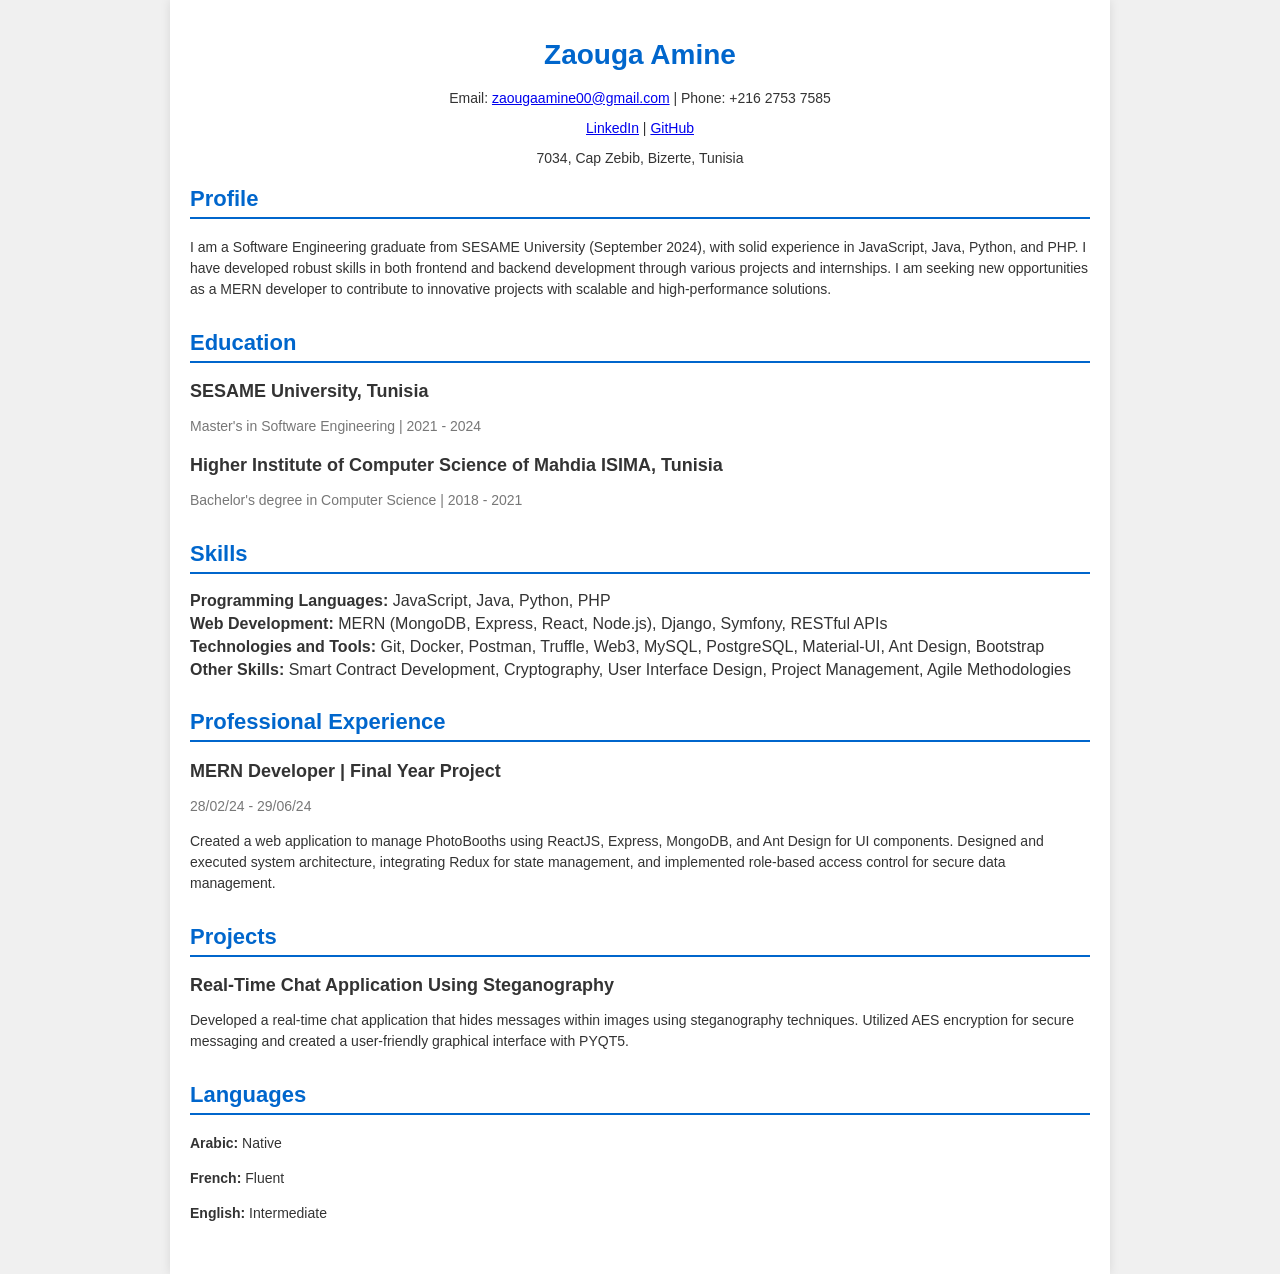
==== index.html @ e2e3eb31 "second deployement" ====
<!DOCTYPE html>
<html lang="en">
<head>
    <meta charset="UTF-8">
    <meta name="viewport" content="width=device-width, initial-scale=1.0">
    <title>Zaouga Amine - Portfolio</title>
    <style>
        body {
            font-family: Arial, sans-serif;
            margin: 0;
            padding: 0;
            background-color: #f0f0f0;
            color: #333;
        }
        .container {
            max-width: 900px;
            margin: 0 auto;
            padding: 20px;
            background-color: #fff;
            box-shadow: 0 0 10px rgba(0, 0, 0, 0.1);
        }
        h1 {
            font-size: 28px;
            color: #0066cc;
            text-align: center;
        }
        .contact-info {
            text-align: center;
            font-size: 14px;
            margin-bottom: 20px;
        }
        .section {
            margin-bottom: 30px;
        }
        .section h2 {
            font-size: 22px;
            color: #0066cc;
            border-bottom: 2px solid #0066cc;
            padding-bottom: 5px;
        }
        .section h3 {
            font-size: 18px;
            margin-bottom: 5px;
            color: #333;
        }
        .section p {
            font-size: 14px;
            line-height: 1.5;
            margin-bottom: 10px;
        }
        .skills-list,
        .projects-list {
            list-style: none;
            padding: 0;
        }
        .skills-list li,
        .projects-list li {
            margin-bottom: 5px;
        }
        .job-title {
            font-weight: bold;
        }
        .date-location {
            font-size: 12px;
            color: #777;
            margin-bottom: 10px;
        }
        .project-description {
            font-size: 14px;
            line-height: 1.5;
        }
    </style>
</head>
<body>
    <div class="container">
        <h1>Zaouga Amine</h1>
        <div class="contact-info">
            <p>Email: <a href="mailto:zaougaamine00@gmail.com">zaougaamine00@gmail.com</a> | Phone: +216 2753 7585</p>
            <p><a href="https://www.linkedin.com/in/amine-zaouga-575120177/">LinkedIn</a> | <a href="https://github.com/cosovo33">GitHub</a></p>
            <p>7034, Cap Zebib, Bizerte, Tunisia</p>
        </div>

        <div class="section">
            <h2>Profile</h2>
            <p>I am a Software Engineering graduate from SESAME University (September 2024), with solid experience in JavaScript, Java, Python, and PHP. I have developed robust skills in both frontend and backend development through various projects and internships. I am seeking new opportunities as a MERN developer to contribute to innovative projects with scalable and high-performance solutions.</p>
        </div>

        <div class="section">
            <h2>Education</h2>
            <h3>SESAME University, Tunisia</h3>
            <p class="date-location">Master's in Software Engineering | 2021 - 2024</p>
            <h3>Higher Institute of Computer Science of Mahdia ISIMA, Tunisia</h3>
            <p class="date-location">Bachelor's degree in Computer Science | 2018 - 2021</p>
        </div>

        <div class="section">
            <h2>Skills</h2>
            <ul class="skills-list">
                <li><strong>Programming Languages:</strong> JavaScript, Java, Python, PHP</li>
                <li><strong>Web Development:</strong> MERN (MongoDB, Express, React, Node.js), Django, Symfony, RESTful APIs</li>
                <li><strong>Technologies and Tools:</strong> Git, Docker, Postman, Truffle, Web3, MySQL, PostgreSQL, Material-UI, Ant Design, Bootstrap</li>
                <li><strong>Other Skills:</strong> Smart Contract Development, Cryptography, User Interface Design, Project Management, Agile Methodologies</li>
            </ul>
        </div>

        <div class="section">
            <h2>Professional Experience</h2>
            <div>
                <h3 class="job-title">MERN Developer | Final Year Project</h3>
                <p class="date-location">28/02/24 - 29/06/24</p>
                <p class="project-description">Created a web application to manage PhotoBooths using ReactJS, Express, MongoDB, and Ant Design for UI components. Designed and executed system architecture, integrating Redux for state management, and implemented role-based access control for secure data management.</p>
            </div>
            <!-- Add other experiences similarly -->
        </div>

        <div class="section">
            <h2>Projects</h2>
            <ul class="projects-list">
                <li>
                    <h3 class="job-title">Real-Time Chat Application Using Steganography</h3>
                    <p class="project-description">Developed a real-time chat application that hides messages within images using steganography techniques. Utilized AES encryption for secure messaging and created a user-friendly graphical interface with PYQT5.</p>
                </li>
                <!-- Add other projects similarly -->
            </ul>
        </div>

        <div class="section">
            <h2>Languages</h2>
            <p><strong>Arabic:</strong> Native</p>
            <p><strong>French:</strong> Fluent</p>
            <p><strong>English:</strong> Intermediate</p>
        </div>
    </div>
</body>
</html>
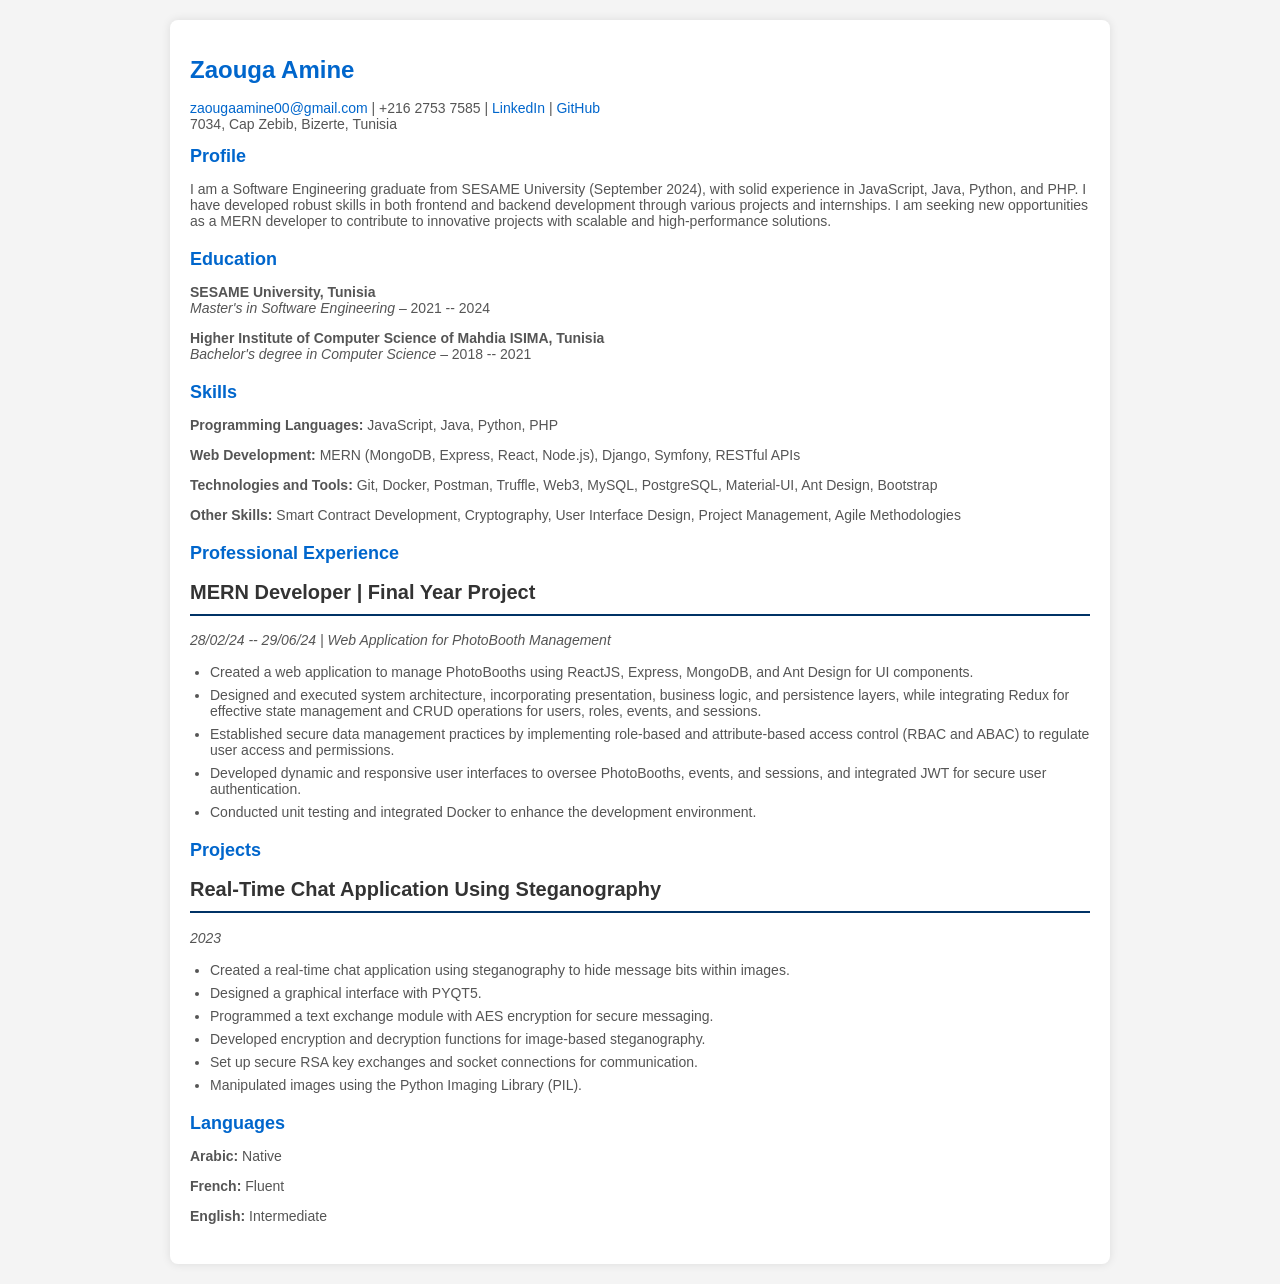
==== commit ceebb201: "sss" ====
--- a/index.html
+++ b/index.html
@@ -4,128 +4,120 @@
     <meta charset="UTF-8">
     <meta name="viewport" content="width=device-width, initial-scale=1.0">
     <title>Zaouga Amine - Portfolio</title>
+    <link rel="stylesheet" href="styles.css">
     <style>
         body {
             font-family: Arial, sans-serif;
             margin: 0;
-            padding: 0;
-            background-color: #f0f0f0;
-            color: #333;
+            padding: 20px;
+            background-color: #f4f4f4;
         }
         .container {
             max-width: 900px;
             margin: 0 auto;
+            background: #fff;
             padding: 20px;
-            background-color: #fff;
+            border-radius: 8px;
             box-shadow: 0 0 10px rgba(0, 0, 0, 0.1);
         }
         h1 {
-            font-size: 28px;
+            font-size: 24px;
             color: #0066cc;
-            text-align: center;
         }
-        .contact-info {
-            text-align: center;
+        h2 {
+            font-size: 20px;
+            color: #333;
+        }
+        p, li {
             font-size: 14px;
+            color: #555;
+        }
+        ul {
+            list-style-type: disc;
+            margin-left: 20px;
+        }
+        .contact-info a {
+            color: #0066cc;
+            text-decoration: none;
+        }
+        .section {
             margin-bottom: 20px;
         }
-        .section {
-            margin-bottom: 30px;
-        }
-        .section h2 {
-            font-size: 22px;
+        .section-title {
+            font-weight: bold;
+            font-size: 18px;
             color: #0066cc;
-            border-bottom: 2px solid #0066cc;
-            padding-bottom: 5px;
-        }
-        .section h3 {
-            font-size: 18px;
-            margin-bottom: 5px;
-            color: #333;
-        }
-        .section p {
-            font-size: 14px;
-            line-height: 1.5;
             margin-bottom: 10px;
-        }
-        .skills-list,
-        .projects-list {
-            list-style: none;
-            padding: 0;
-        }
-        .skills-list li,
-        .projects-list li {
-            margin-bottom: 5px;
-        }
-        .job-title {
-            font-weight: bold;
-        }
-        .date-location {
-            font-size: 12px;
-            color: #777;
-            margin-bottom: 10px;
-        }
-        .project-description {
-            font-size: 14px;
-            line-height: 1.5;
         }
     </style>
 </head>
 <body>
     <div class="container">
-        <h1>Zaouga Amine</h1>
-        <div class="contact-info">
-            <p>Email: <a href="mailto:zaougaamine00@gmail.com">zaougaamine00@gmail.com</a> | Phone: +216 2753 7585</p>
-            <p><a href="https://www.linkedin.com/in/amine-zaouga-575120177/">LinkedIn</a> | <a href="https://github.com/cosovo33">GitHub</a></p>
-            <p>7034, Cap Zebib, Bizerte, Tunisia</p>
+        <div class="header">
+            <h1>Zaouga Amine</h1>
+            <p class="contact-info">
+                <a href="mailto:zaougaamine00@gmail.com">zaougaamine00@gmail.com</a> | +216 2753 7585 | 
+                <a href="https://www.linkedin.com/in/amine-zaouga-575120177/">LinkedIn</a> | 
+                <a href="https://github.com/cosovo33">GitHub</a><br>
+                7034, Cap Zebib, Bizerte, Tunisia
+            </p>
         </div>
 
         <div class="section">
-            <h2>Profile</h2>
+            <div class="section-title">Profile</div>
             <p>I am a Software Engineering graduate from SESAME University (September 2024), with solid experience in JavaScript, Java, Python, and PHP. I have developed robust skills in both frontend and backend development through various projects and internships. I am seeking new opportunities as a MERN developer to contribute to innovative projects with scalable and high-performance solutions.</p>
         </div>
 
         <div class="section">
-            <h2>Education</h2>
-            <h3>SESAME University, Tunisia</h3>
-            <p class="date-location">Master's in Software Engineering | 2021 - 2024</p>
-            <h3>Higher Institute of Computer Science of Mahdia ISIMA, Tunisia</h3>
-            <p class="date-location">Bachelor's degree in Computer Science | 2018 - 2021</p>
+            <div class="section-title">Education</div>
+            <p><strong>SESAME University, Tunisia</strong><br>
+            <em>Master's in Software Engineering</em> &ndash; 2021 -- 2024</p>
+
+            <p><strong>Higher Institute of Computer Science of Mahdia ISIMA, Tunisia</strong><br>
+            <em>Bachelor's degree in Computer Science</em> &ndash; 2018 -- 2021</p>
         </div>
 
         <div class="section">
-            <h2>Skills</h2>
-            <ul class="skills-list">
-                <li><strong>Programming Languages:</strong> JavaScript, Java, Python, PHP</li>
-                <li><strong>Web Development:</strong> MERN (MongoDB, Express, React, Node.js), Django, Symfony, RESTful APIs</li>
-                <li><strong>Technologies and Tools:</strong> Git, Docker, Postman, Truffle, Web3, MySQL, PostgreSQL, Material-UI, Ant Design, Bootstrap</li>
-                <li><strong>Other Skills:</strong> Smart Contract Development, Cryptography, User Interface Design, Project Management, Agile Methodologies</li>
-            </ul>
+            <div class="section-title">Skills</div>
+            <p><strong>Programming Languages:</strong> JavaScript, Java, Python, PHP</p>
+            <p><strong>Web Development:</strong> MERN (MongoDB, Express, React, Node.js), Django, Symfony, RESTful APIs</p>
+            <p><strong>Technologies and Tools:</strong> Git, Docker, Postman, Truffle, Web3, MySQL, PostgreSQL, Material-UI, Ant Design, Bootstrap</p>
+            <p><strong>Other Skills:</strong> Smart Contract Development, Cryptography, User Interface Design, Project Management, Agile Methodologies</p>
         </div>
 
         <div class="section">
-            <h2>Professional Experience</h2>
-            <div>
-                <h3 class="job-title">MERN Developer | Final Year Project</h3>
-                <p class="date-location">28/02/24 - 29/06/24</p>
-                <p class="project-description">Created a web application to manage PhotoBooths using ReactJS, Express, MongoDB, and Ant Design for UI components. Designed and executed system architecture, integrating Redux for state management, and implemented role-based access control for secure data management.</p>
-            </div>
-            <!-- Add other experiences similarly -->
+            <div class="section-title">Professional Experience</div>
+            <h2>MERN Developer | Final Year Project</h2>
+            <p><em>28/02/24 -- 29/06/24 | Web Application for PhotoBooth Management</em></p>
+            <ul>
+                <li>Created a web application to manage PhotoBooths using ReactJS, Express, MongoDB, and Ant Design for UI components.</li>
+                <li>Designed and executed system architecture, incorporating presentation, business logic, and persistence layers, while integrating Redux for effective state management and CRUD operations for users, roles, events, and sessions.</li>
+                <li>Established secure data management practices by implementing role-based and attribute-based access control (RBAC and ABAC) to regulate user access and permissions.</li>
+                <li>Developed dynamic and responsive user interfaces to oversee PhotoBooths, events, and sessions, and integrated JWT for secure user authentication.</li>
+                <li>Conducted unit testing and integrated Docker to enhance the development environment.</li>
+            </ul>
+
+            <!-- Add other experience sections similarly -->
         </div>
 
         <div class="section">
-            <h2>Projects</h2>
-            <ul class="projects-list">
-                <li>
-                    <h3 class="job-title">Real-Time Chat Application Using Steganography</h3>
-                    <p class="project-description">Developed a real-time chat application that hides messages within images using steganography techniques. Utilized AES encryption for secure messaging and created a user-friendly graphical interface with PYQT5.</p>
-                </li>
-                <!-- Add other projects similarly -->
+            <div class="section-title">Projects</div>
+            <h2>Real-Time Chat Application Using Steganography</h2>
+            <p><em>2023</em></p>
+            <ul>
+                <li>Created a real-time chat application using steganography to hide message bits within images.</li>
+                <li>Designed a graphical interface with PYQT5.</li>
+                <li>Programmed a text exchange module with AES encryption for secure messaging.</li>
+                <li>Developed encryption and decryption functions for image-based steganography.</li>
+                <li>Set up secure RSA key exchanges and socket connections for communication.</li>
+                <li>Manipulated images using the Python Imaging Library (PIL).</li>
             </ul>
+
+            <!-- Add other projects similarly -->
         </div>
 
         <div class="section">
-            <h2>Languages</h2>
+            <div class="section-title">Languages</div>
             <p><strong>Arabic:</strong> Native</p>
             <p><strong>French:</strong> Fluent</p>
             <p><strong>English:</strong> Intermediate</p>
--- a/styles.css
+++ b/styles.css
@@ -0,0 +1,70 @@
+body {
+    font-family: 'Roboto', sans-serif;
+    background-color: #f0f0f0;
+    margin: 0;
+    padding: 0;
+    color: #333;
+}
+
+header {
+    text-align: center;
+    padding: 1.5em 0;
+    background-color: #003366;
+    color: white;
+}
+
+header h1 {
+    margin: 0;
+    font-size: 2.5em;
+}
+
+header p {
+    margin: 0.5em 0;
+}
+
+main {
+    width: 80%;
+    max-width: 1000px;
+    margin: 2em auto;
+    background-color: white;
+    padding: 1.5em;
+    border-radius: 8px;
+    box-shadow: 0 4px 6px rgba(0, 0, 0, 0.1);
+}
+
+section {
+    margin-bottom: 1.5em;
+}
+
+h2 {
+    color: #003366;
+    border-bottom: 2px solid #003366;
+    padding-bottom: 0.5em;
+}
+
+ul {
+    list-style-type: none;
+    padding: 0;
+}
+
+ul li {
+    margin: 0.5em 0;
+}
+
+footer {
+    text-align: center;
+    padding: 1em 0;
+    background-color: #003366;
+    color: white;
+    margin-top: 2em;
+}
+.fade-out {
+    opacity: 0;
+    transform: translateY(20px);
+    transition: opacity 0.6s ease-out, transform 0.6s ease-out;
+}
+
+.fade-in {
+    opacity: 1;
+    transform: translateY(0);
+}
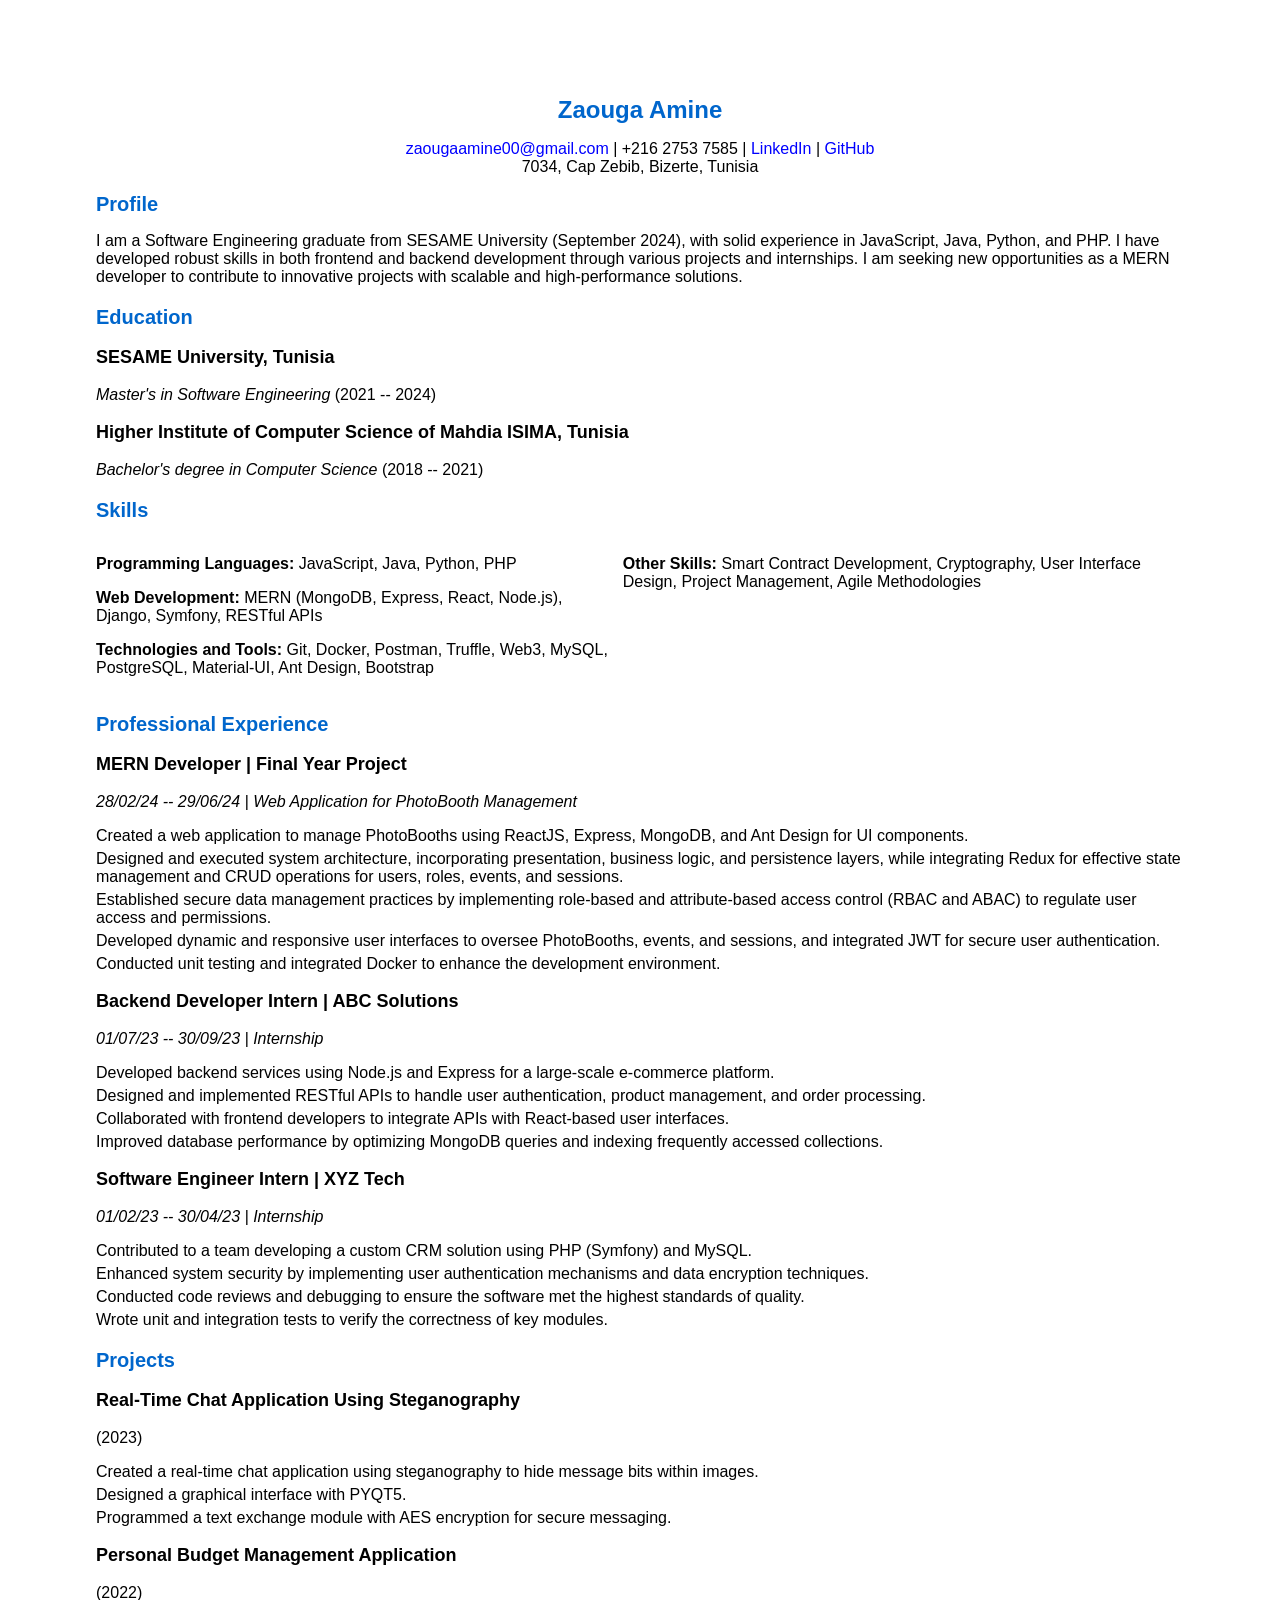
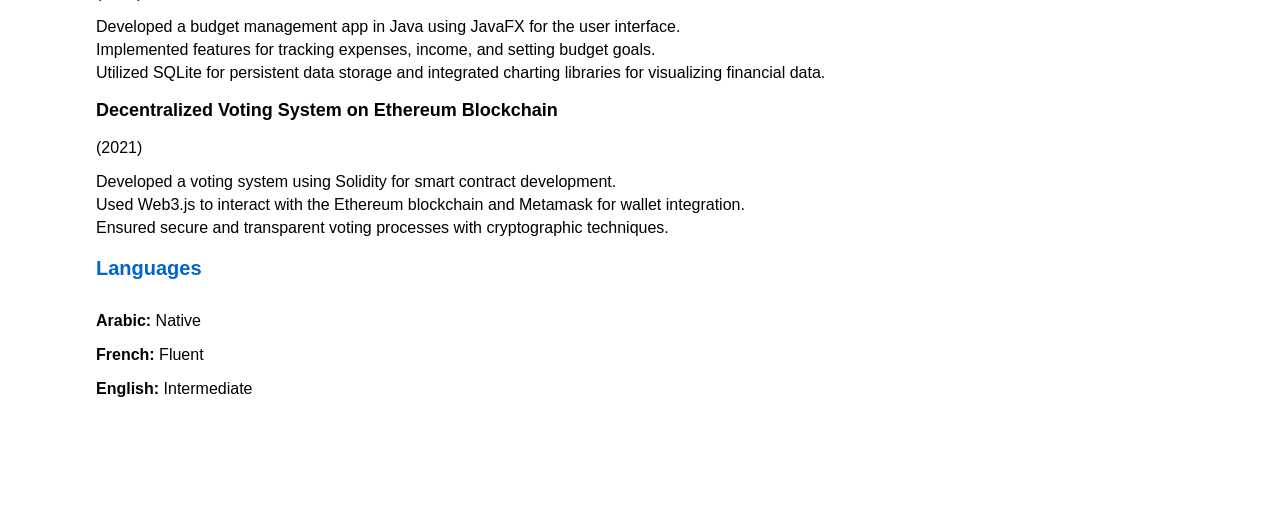
==== commit 89a4302e: "added fields" ====
--- a/index.html
+++ b/index.html
@@ -3,91 +3,97 @@
 <head>
     <meta charset="UTF-8">
     <meta name="viewport" content="width=device-width, initial-scale=1.0">
-    <title>Zaouga Amine - Portfolio</title>
-    <link rel="stylesheet" href="styles.css">
+    <title>Zaouga Amine - CV</title>
     <style>
         body {
             font-family: Arial, sans-serif;
-            margin: 0;
-            padding: 20px;
-            background-color: #f4f4f4;
+            margin: 1in;
+            color: #000;
         }
-        .container {
-            max-width: 900px;
-            margin: 0 auto;
-            background: #fff;
-            padding: 20px;
-            border-radius: 8px;
-            box-shadow: 0 0 10px rgba(0, 0, 0, 0.1);
+        h1, h2 {
+            color: #0066cc;
         }
         h1 {
             font-size: 24px;
-            color: #0066cc;
         }
         h2 {
             font-size: 20px;
-            color: #333;
         }
-        p, li {
-            font-size: 14px;
-            color: #555;
+        h3 {
+            font-size: 18px;
         }
-        ul {
-            list-style-type: disc;
-            margin-left: 20px;
+        .contact {
+            text-align: center;
         }
-        .contact-info a {
-            color: #0066cc;
+        .contact a {
+            color: blue;
             text-decoration: none;
         }
         .section {
             margin-bottom: 20px;
         }
-        .section-title {
-            font-weight: bold;
-            font-size: 18px;
-            color: #0066cc;
-            margin-bottom: 10px;
+        .subsection {
+            margin-top: 10px;
+        }
+        ul {
+            list-style: none;
+            padding-left: 0;
+        }
+        ul li {
+            margin-bottom: 5px;
+        }
+        .skills-list, .languages-list {
+            display: inline-block;
+            width: 48%;
+            vertical-align: top;
         }
     </style>
 </head>
 <body>
-    <div class="container">
-        <div class="header">
-            <h1>Zaouga Amine</h1>
-            <p class="contact-info">
-                <a href="mailto:zaougaamine00@gmail.com">zaougaamine00@gmail.com</a> | +216 2753 7585 | 
-                <a href="https://www.linkedin.com/in/amine-zaouga-575120177/">LinkedIn</a> | 
-                <a href="https://github.com/cosovo33">GitHub</a><br>
-                7034, Cap Zebib, Bizerte, Tunisia
-            </p>
+    <div class="contact">
+        <h1>Zaouga Amine</h1>
+        <p>
+            <a href="mailto:zaougaamine00@gmail.com">zaougaamine00@gmail.com</a> |
+            +216 2753 7585 |
+            <a href="https://www.linkedin.com/in/amine-zaouga-575120177/">LinkedIn</a> |
+            <a href="https://github.com/cosovo33">GitHub</a><br>
+            7034, Cap Zebib, Bizerte, Tunisia
+        </p>
+    </div>
+
+    <div class="section">
+        <h2>Profile</h2>
+        <p>I am a Software Engineering graduate from SESAME University (September 2024), with solid experience in JavaScript, Java, Python, and PHP. I have developed robust skills in both frontend and backend development through various projects and internships. I am seeking new opportunities as a MERN developer to contribute to innovative projects with scalable and high-performance solutions.</p>
+    </div>
+
+    <div class="section">
+        <h2>Education</h2>
+        <div class="subsection">
+            <h3>SESAME University, Tunisia</h3>
+            <p><em>Master's in Software Engineering</em> (2021 -- 2024)</p>
         </div>
+        <div class="subsection">
+            <h3>Higher Institute of Computer Science of Mahdia ISIMA, Tunisia</h3>
+            <p><em>Bachelor's degree in Computer Science</em> (2018 -- 2021)</p>
+        </div>
+    </div>
 
-        <div class="section">
-            <div class="section-title">Profile</div>
-            <p>I am a Software Engineering graduate from SESAME University (September 2024), with solid experience in JavaScript, Java, Python, and PHP. I have developed robust skills in both frontend and backend development through various projects and internships. I am seeking new opportunities as a MERN developer to contribute to innovative projects with scalable and high-performance solutions.</p>
-        </div>
-
-        <div class="section">
-            <div class="section-title">Education</div>
-            <p><strong>SESAME University, Tunisia</strong><br>
-            <em>Master's in Software Engineering</em> &ndash; 2021 -- 2024</p>
-
-            <p><strong>Higher Institute of Computer Science of Mahdia ISIMA, Tunisia</strong><br>
-            <em>Bachelor's degree in Computer Science</em> &ndash; 2018 -- 2021</p>
-        </div>
-
-        <div class="section">
-            <div class="section-title">Skills</div>
+    <div class="section">
+        <h2>Skills</h2>
+        <div class="skills-list">
             <p><strong>Programming Languages:</strong> JavaScript, Java, Python, PHP</p>
             <p><strong>Web Development:</strong> MERN (MongoDB, Express, React, Node.js), Django, Symfony, RESTful APIs</p>
             <p><strong>Technologies and Tools:</strong> Git, Docker, Postman, Truffle, Web3, MySQL, PostgreSQL, Material-UI, Ant Design, Bootstrap</p>
+        </div>
+        <div class="skills-list">
             <p><strong>Other Skills:</strong> Smart Contract Development, Cryptography, User Interface Design, Project Management, Agile Methodologies</p>
         </div>
+    </div>
 
-        <div class="section">
-            <div class="section-title">Professional Experience</div>
-            <h2>MERN Developer | Final Year Project</h2>
+    <div class="section">
+        <h2>Professional Experience</h2>
+        <div class="subsection">
+            <h3>MERN Developer | Final Year Project</h3>
             <p><em>28/02/24 -- 29/06/24 | Web Application for PhotoBooth Management</em></p>
             <ul>
                 <li>Created a web application to manage PhotoBooths using ReactJS, Express, MongoDB, and Ant Design for UI components.</li>
@@ -96,28 +102,63 @@
                 <li>Developed dynamic and responsive user interfaces to oversee PhotoBooths, events, and sessions, and integrated JWT for secure user authentication.</li>
                 <li>Conducted unit testing and integrated Docker to enhance the development environment.</li>
             </ul>
+        </div>
+        <div class="subsection">
+            <h3>Backend Developer Intern | ABC Solutions</h3>
+            <p><em>01/07/23 -- 30/09/23 | Internship</em></p>
+            <ul>
+                <li>Developed backend services using Node.js and Express for a large-scale e-commerce platform.</li>
+                <li>Designed and implemented RESTful APIs to handle user authentication, product management, and order processing.</li>
+                <li>Collaborated with frontend developers to integrate APIs with React-based user interfaces.</li>
+                <li>Improved database performance by optimizing MongoDB queries and indexing frequently accessed collections.</li>
+            </ul>
+        </div>
+        <div class="subsection">
+            <h3>Software Engineer Intern | XYZ Tech</h3>
+            <p><em>01/02/23 -- 30/04/23 | Internship</em></p>
+            <ul>
+                <li>Contributed to a team developing a custom CRM solution using PHP (Symfony) and MySQL.</li>
+                <li>Enhanced system security by implementing user authentication mechanisms and data encryption techniques.</li>
+                <li>Conducted code reviews and debugging to ensure the software met the highest standards of quality.</li>
+                <li>Wrote unit and integration tests to verify the correctness of key modules.</li>
+            </ul>
+        </div>
+    </div>
 
-            <!-- Add other experience sections similarly -->
-        </div>
-
-        <div class="section">
-            <div class="section-title">Projects</div>
-            <h2>Real-Time Chat Application Using Steganography</h2>
-            <p><em>2023</em></p>
+    <div class="section">
+        <h2>Projects</h2>
+        <div class="subsection">
+            <h3>Real-Time Chat Application Using Steganography</h3>
+            <p>(2023)</p>
             <ul>
                 <li>Created a real-time chat application using steganography to hide message bits within images.</li>
                 <li>Designed a graphical interface with PYQT5.</li>
                 <li>Programmed a text exchange module with AES encryption for secure messaging.</li>
-                <li>Developed encryption and decryption functions for image-based steganography.</li>
-                <li>Set up secure RSA key exchanges and socket connections for communication.</li>
-                <li>Manipulated images using the Python Imaging Library (PIL).</li>
             </ul>
+        </div>
+        <div class="subsection">
+            <h3>Personal Budget Management Application</h3>
+            <p>(2022)</p>
+            <ul>
+                <li>Developed a budget management app in Java using JavaFX for the user interface.</li>
+                <li>Implemented features for tracking expenses, income, and setting budget goals.</li>
+                <li>Utilized SQLite for persistent data storage and integrated charting libraries for visualizing financial data.</li>
+            </ul>
+        </div>
+        <div class="subsection">
+            <h3>Decentralized Voting System on Ethereum Blockchain</h3>
+            <p>(2021)</p>
+            <ul>
+                <li>Developed a voting system using Solidity for smart contract development.</li>
+                <li>Used Web3.js to interact with the Ethereum blockchain and Metamask for wallet integration.</li>
+                <li>Ensured secure and transparent voting processes with cryptographic techniques.</li>
+            </ul>
+        </div>
+    </div>
 
-            <!-- Add other projects similarly -->
-        </div>
-
-        <div class="section">
-            <div class="section-title">Languages</div>
+    <div class="section">
+        <h2>Languages</h2>
+        <div class="languages-list">
             <p><strong>Arabic:</strong> Native</p>
             <p><strong>French:</strong> Fluent</p>
             <p><strong>English:</strong> Intermediate</p>
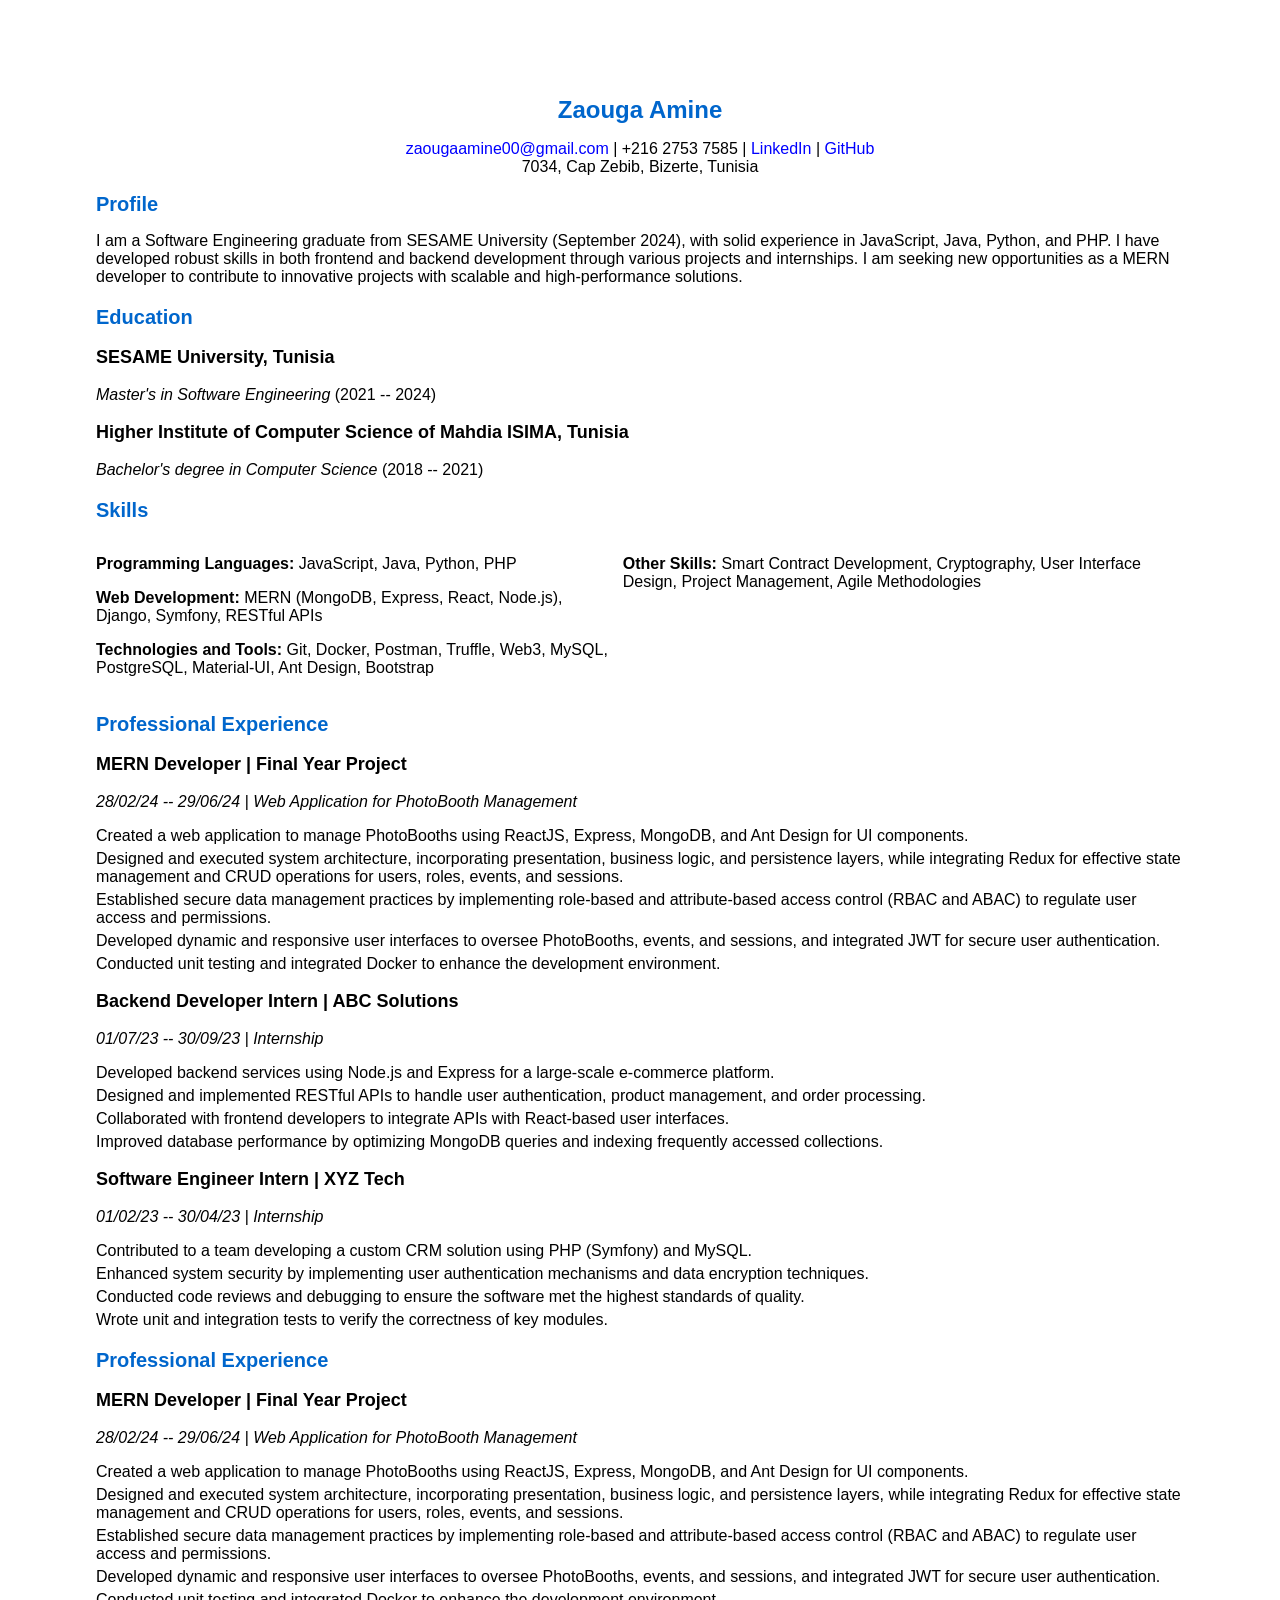
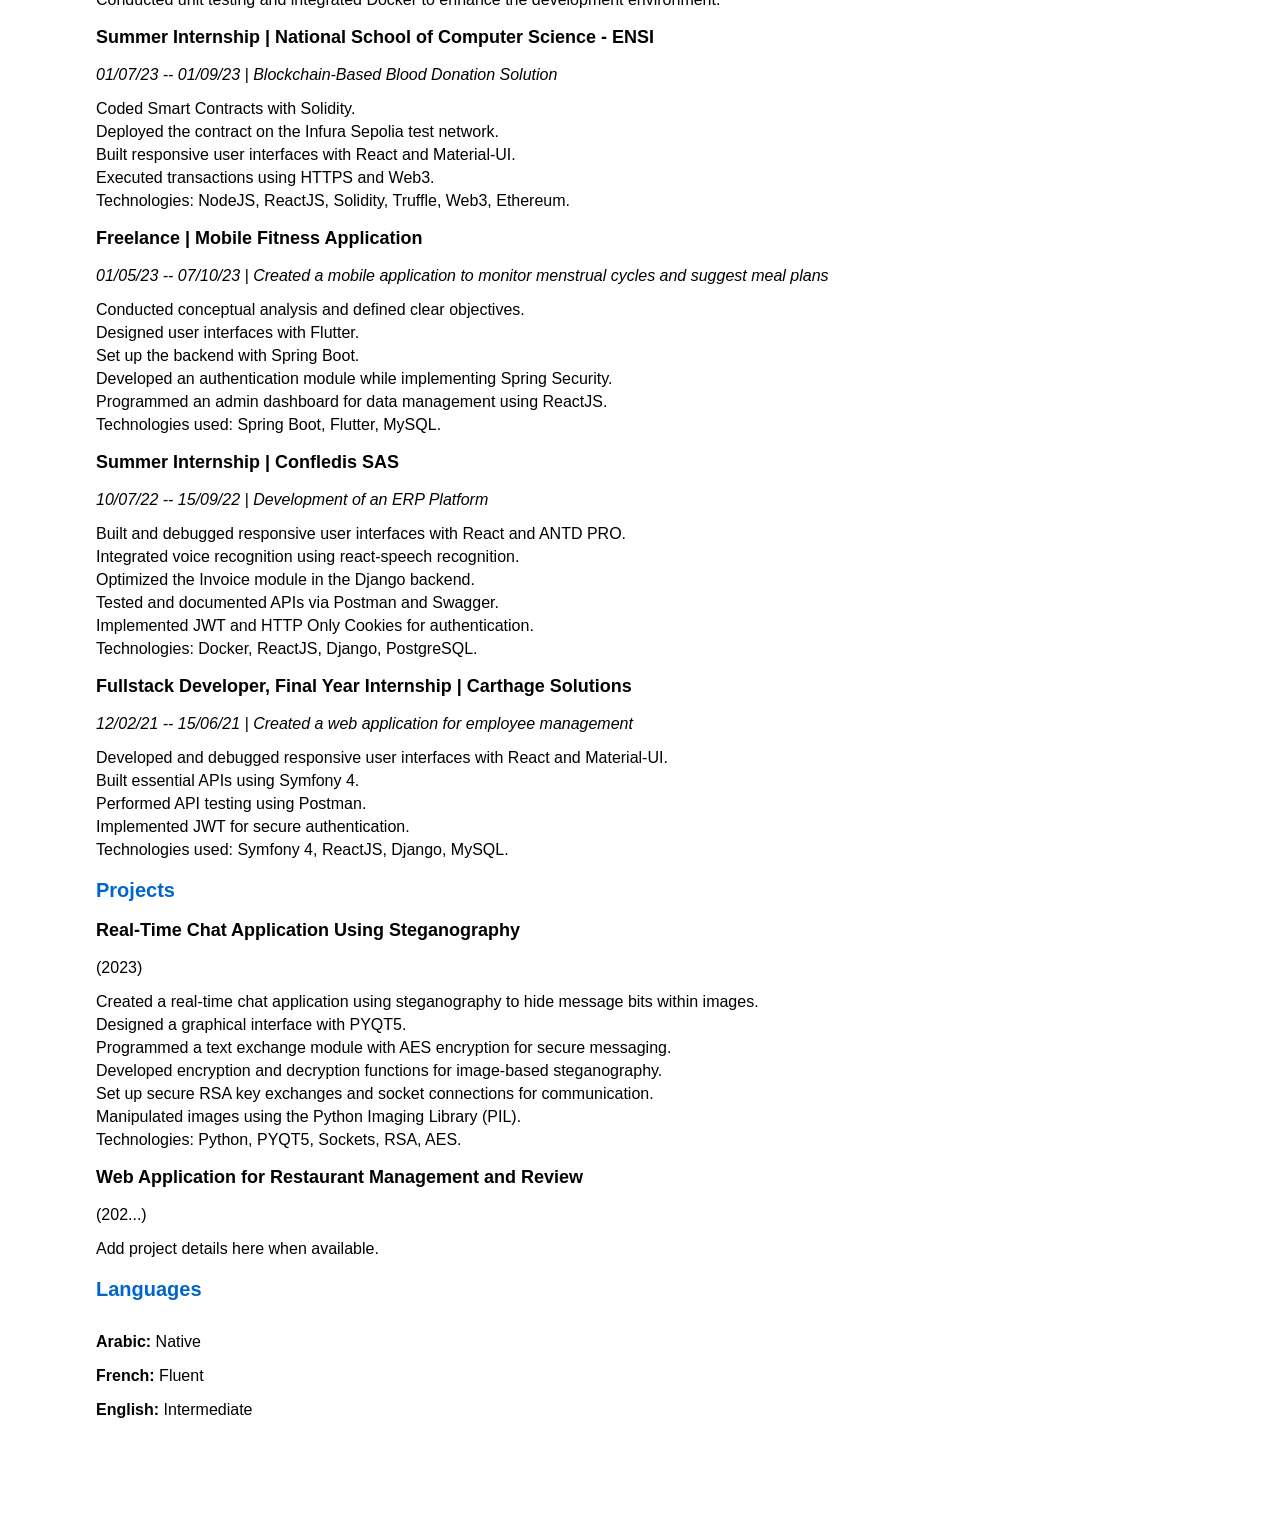
==== commit a4105228: "updaet" ====
--- a/index.html
+++ b/index.html
@@ -124,7 +124,67 @@
             </ul>
         </div>
     </div>
-
+    <div class="section">
+        <h2>Professional Experience</h2>
+        <div class="subsection">
+            <h3>MERN Developer | Final Year Project</h3>
+            <p><em>28/02/24 -- 29/06/24 | Web Application for PhotoBooth Management</em></p>
+            <ul>
+                <li>Created a web application to manage PhotoBooths using ReactJS, Express, MongoDB, and Ant Design for UI components.</li>
+                <li>Designed and executed system architecture, incorporating presentation, business logic, and persistence layers, while integrating Redux for effective state management and CRUD operations for users, roles, events, and sessions.</li>
+                <li>Established secure data management practices by implementing role-based and attribute-based access control (RBAC and ABAC) to regulate user access and permissions.</li>
+                <li>Developed dynamic and responsive user interfaces to oversee PhotoBooths, events, and sessions, and integrated JWT for secure user authentication.</li>
+                <li>Conducted unit testing and integrated Docker to enhance the development environment.</li>
+            </ul>
+        </div>
+        <div class="subsection">
+            <h3>Summer Internship | National School of Computer Science - ENSI</h3>
+            <p><em>01/07/23 -- 01/09/23 | Blockchain-Based Blood Donation Solution</em></p>
+            <ul>
+                <li>Coded Smart Contracts with Solidity.</li>
+                <li>Deployed the contract on the Infura Sepolia test network.</li>
+                <li>Built responsive user interfaces with React and Material-UI.</li>
+                <li>Executed transactions using HTTPS and Web3.</li>
+                <li>Technologies: NodeJS, ReactJS, Solidity, Truffle, Web3, Ethereum.</li>
+            </ul>
+        </div>
+        <div class="subsection">
+            <h3>Freelance | Mobile Fitness Application</h3>
+            <p><em>01/05/23 -- 07/10/23 | Created a mobile application to monitor menstrual cycles and suggest meal plans</em></p>
+            <ul>
+                <li>Conducted conceptual analysis and defined clear objectives.</li>
+                <li>Designed user interfaces with Flutter.</li>
+                <li>Set up the backend with Spring Boot.</li>
+                <li>Developed an authentication module while implementing Spring Security.</li>
+                <li>Programmed an admin dashboard for data management using ReactJS.</li>
+                <li>Technologies used: Spring Boot, Flutter, MySQL.</li>
+            </ul>
+        </div>
+        <div class="subsection">
+            <h3>Summer Internship | Confledis SAS</h3>
+            <p><em>10/07/22 -- 15/09/22 | Development of an ERP Platform</em></p>
+            <ul>
+                <li>Built and debugged responsive user interfaces with React and ANTD PRO.</li>
+                <li>Integrated voice recognition using react-speech recognition.</li>
+                <li>Optimized the Invoice module in the Django backend.</li>
+                <li>Tested and documented APIs via Postman and Swagger.</li>
+                <li>Implemented JWT and HTTP Only Cookies for authentication.</li>
+                <li>Technologies: Docker, ReactJS, Django, PostgreSQL.</li>
+            </ul>
+        </div>
+        <div class="subsection">
+            <h3>Fullstack Developer, Final Year Internship | Carthage Solutions</h3>
+            <p><em>12/02/21 -- 15/06/21 | Created a web application for employee management</em></p>
+            <ul>
+                <li>Developed and debugged responsive user interfaces with React and Material-UI.</li>
+                <li>Built essential APIs using Symfony 4.</li>
+                <li>Performed API testing using Postman.</li>
+                <li>Implemented JWT for secure authentication.</li>
+                <li>Technologies used: Symfony 4, ReactJS, Django, MySQL.</li>
+            </ul>
+        </div>
+    </div>
+    
     <div class="section">
         <h2>Projects</h2>
         <div class="subsection">
@@ -134,28 +194,21 @@
                 <li>Created a real-time chat application using steganography to hide message bits within images.</li>
                 <li>Designed a graphical interface with PYQT5.</li>
                 <li>Programmed a text exchange module with AES encryption for secure messaging.</li>
-            </ul>
-        </div>
-        <div class="subsection">
-            <h3>Personal Budget Management Application</h3>
-            <p>(2022)</p>
-            <ul>
-                <li>Developed a budget management app in Java using JavaFX for the user interface.</li>
-                <li>Implemented features for tracking expenses, income, and setting budget goals.</li>
-                <li>Utilized SQLite for persistent data storage and integrated charting libraries for visualizing financial data.</li>
-            </ul>
-        </div>
-        <div class="subsection">
-            <h3>Decentralized Voting System on Ethereum Blockchain</h3>
-            <p>(2021)</p>
-            <ul>
-                <li>Developed a voting system using Solidity for smart contract development.</li>
-                <li>Used Web3.js to interact with the Ethereum blockchain and Metamask for wallet integration.</li>
-                <li>Ensured secure and transparent voting processes with cryptographic techniques.</li>
-            </ul>
-        </div>
-    </div>
-
+                <li>Developed encryption and decryption functions for image-based steganography.</li>
+                <li>Set up secure RSA key exchanges and socket connections for communication.</li>
+                <li>Manipulated images using the Python Imaging Library (PIL).</li>
+                <li>Technologies: Python, PYQT5, Sockets, RSA, AES.</li>
+            </ul>
+        </div>
+        <div class="subsection">
+            <h3>Web Application for Restaurant Management and Review</h3>
+            <p>(202...)</p>
+            <ul>
+                <li>Add project details here when available.</li>
+            </ul>
+        </div>
+    </div>
+    
     <div class="section">
         <h2>Languages</h2>
         <div class="languages-list">
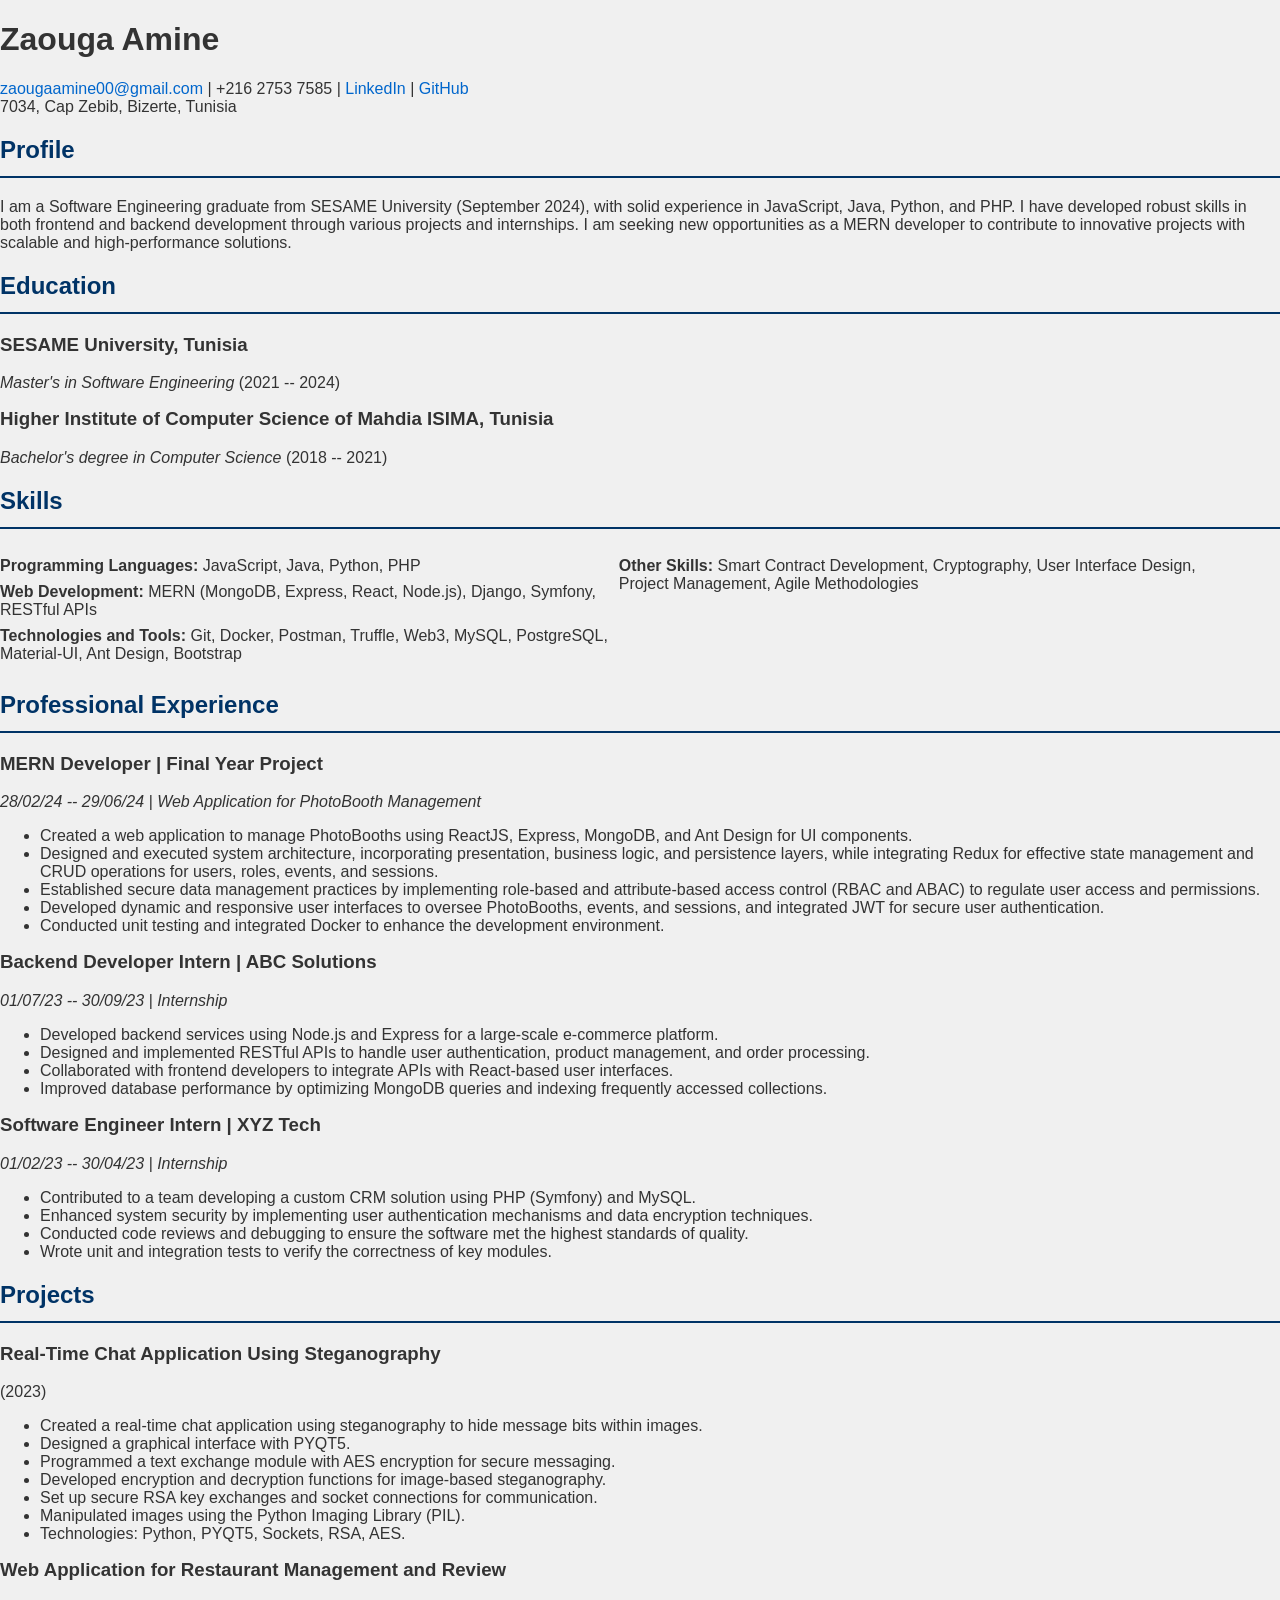
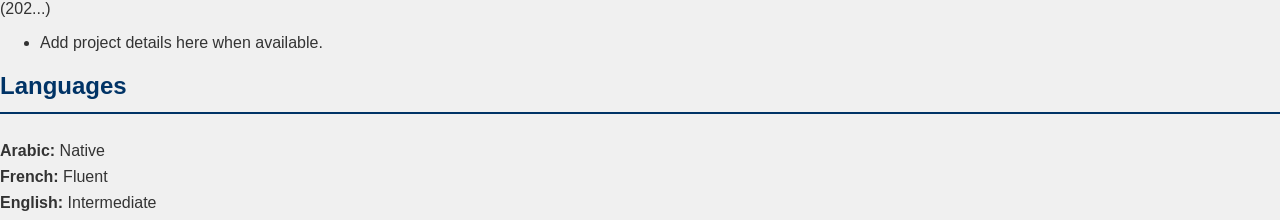
==== commit 547fd83c: "updated the css" ====
--- a/index.html
+++ b/index.html
@@ -4,50 +4,7 @@
     <meta charset="UTF-8">
     <meta name="viewport" content="width=device-width, initial-scale=1.0">
     <title>Zaouga Amine - CV</title>
-    <style>
-        body {
-            font-family: Arial, sans-serif;
-            margin: 1in;
-            color: #000;
-        }
-        h1, h2 {
-            color: #0066cc;
-        }
-        h1 {
-            font-size: 24px;
-        }
-        h2 {
-            font-size: 20px;
-        }
-        h3 {
-            font-size: 18px;
-        }
-        .contact {
-            text-align: center;
-        }
-        .contact a {
-            color: blue;
-            text-decoration: none;
-        }
-        .section {
-            margin-bottom: 20px;
-        }
-        .subsection {
-            margin-top: 10px;
-        }
-        ul {
-            list-style: none;
-            padding-left: 0;
-        }
-        ul li {
-            margin-bottom: 5px;
-        }
-        .skills-list, .languages-list {
-            display: inline-block;
-            width: 48%;
-            vertical-align: top;
-        }
-    </style>
+    <link rel="stylesheet" href="styles.css"> <!-- Link to the external CSS file -->
 </head>
 <body>
     <div class="contact">
@@ -124,67 +81,7 @@
             </ul>
         </div>
     </div>
-    <div class="section">
-        <h2>Professional Experience</h2>
-        <div class="subsection">
-            <h3>MERN Developer | Final Year Project</h3>
-            <p><em>28/02/24 -- 29/06/24 | Web Application for PhotoBooth Management</em></p>
-            <ul>
-                <li>Created a web application to manage PhotoBooths using ReactJS, Express, MongoDB, and Ant Design for UI components.</li>
-                <li>Designed and executed system architecture, incorporating presentation, business logic, and persistence layers, while integrating Redux for effective state management and CRUD operations for users, roles, events, and sessions.</li>
-                <li>Established secure data management practices by implementing role-based and attribute-based access control (RBAC and ABAC) to regulate user access and permissions.</li>
-                <li>Developed dynamic and responsive user interfaces to oversee PhotoBooths, events, and sessions, and integrated JWT for secure user authentication.</li>
-                <li>Conducted unit testing and integrated Docker to enhance the development environment.</li>
-            </ul>
-        </div>
-        <div class="subsection">
-            <h3>Summer Internship | National School of Computer Science - ENSI</h3>
-            <p><em>01/07/23 -- 01/09/23 | Blockchain-Based Blood Donation Solution</em></p>
-            <ul>
-                <li>Coded Smart Contracts with Solidity.</li>
-                <li>Deployed the contract on the Infura Sepolia test network.</li>
-                <li>Built responsive user interfaces with React and Material-UI.</li>
-                <li>Executed transactions using HTTPS and Web3.</li>
-                <li>Technologies: NodeJS, ReactJS, Solidity, Truffle, Web3, Ethereum.</li>
-            </ul>
-        </div>
-        <div class="subsection">
-            <h3>Freelance | Mobile Fitness Application</h3>
-            <p><em>01/05/23 -- 07/10/23 | Created a mobile application to monitor menstrual cycles and suggest meal plans</em></p>
-            <ul>
-                <li>Conducted conceptual analysis and defined clear objectives.</li>
-                <li>Designed user interfaces with Flutter.</li>
-                <li>Set up the backend with Spring Boot.</li>
-                <li>Developed an authentication module while implementing Spring Security.</li>
-                <li>Programmed an admin dashboard for data management using ReactJS.</li>
-                <li>Technologies used: Spring Boot, Flutter, MySQL.</li>
-            </ul>
-        </div>
-        <div class="subsection">
-            <h3>Summer Internship | Confledis SAS</h3>
-            <p><em>10/07/22 -- 15/09/22 | Development of an ERP Platform</em></p>
-            <ul>
-                <li>Built and debugged responsive user interfaces with React and ANTD PRO.</li>
-                <li>Integrated voice recognition using react-speech recognition.</li>
-                <li>Optimized the Invoice module in the Django backend.</li>
-                <li>Tested and documented APIs via Postman and Swagger.</li>
-                <li>Implemented JWT and HTTP Only Cookies for authentication.</li>
-                <li>Technologies: Docker, ReactJS, Django, PostgreSQL.</li>
-            </ul>
-        </div>
-        <div class="subsection">
-            <h3>Fullstack Developer, Final Year Internship | Carthage Solutions</h3>
-            <p><em>12/02/21 -- 15/06/21 | Created a web application for employee management</em></p>
-            <ul>
-                <li>Developed and debugged responsive user interfaces with React and Material-UI.</li>
-                <li>Built essential APIs using Symfony 4.</li>
-                <li>Performed API testing using Postman.</li>
-                <li>Implemented JWT for secure authentication.</li>
-                <li>Technologies used: Symfony 4, ReactJS, Django, MySQL.</li>
-            </ul>
-        </div>
-    </div>
-    
+
     <div class="section">
         <h2>Projects</h2>
         <div class="subsection">
--- a/styles.css
+++ b/styles.css
@@ -0,0 +1,66 @@
+body {
+    font-family: 'Roboto', sans-serif;
+    background-color: #f0f0f0;
+    margin: 0;
+    padding: 0;
+    color: #333;
+}
+
+header {
+    text-align: center;
+    padding: 1.5em 0;
+    background-color: #003366;
+    color: white;
+}
+
+header h1 {
+    margin: 0;
+    font-size: 2.5em;
+}
+
+header p {
+    margin: 0.5em 0;
+}
+
+main {
+    width: 80%;
+    max-width: 1000px;
+    margin: 2em auto;
+    background-color: white;
+    padding: 1.5em;
+    border-radius: 8px;
+    box-shadow: 0 4px 6px rgba(0, 0, 0, 0.1);
+}
+
+section {
+    margin-bottom: 1.5em;
+}
+
+h2 {
+    color: #003366;
+    border-bottom: 2px solid #003366;
+    padding-bottom: 0.5em;
+}
+
+.subsection h3 {
+    margin-top: 0;
+}
+
+.skills-list, .languages-list {
+    display: inline-block;
+    width: 48%;
+    vertical-align: top;
+}
+
+.skills-list p, .languages-list p {
+    margin: 0.5em 0;
+}
+
+a {
+    color: #0066cc;
+    text-decoration: none;
+}
+
+a:hover {
+    text-decoration: underline;
+}
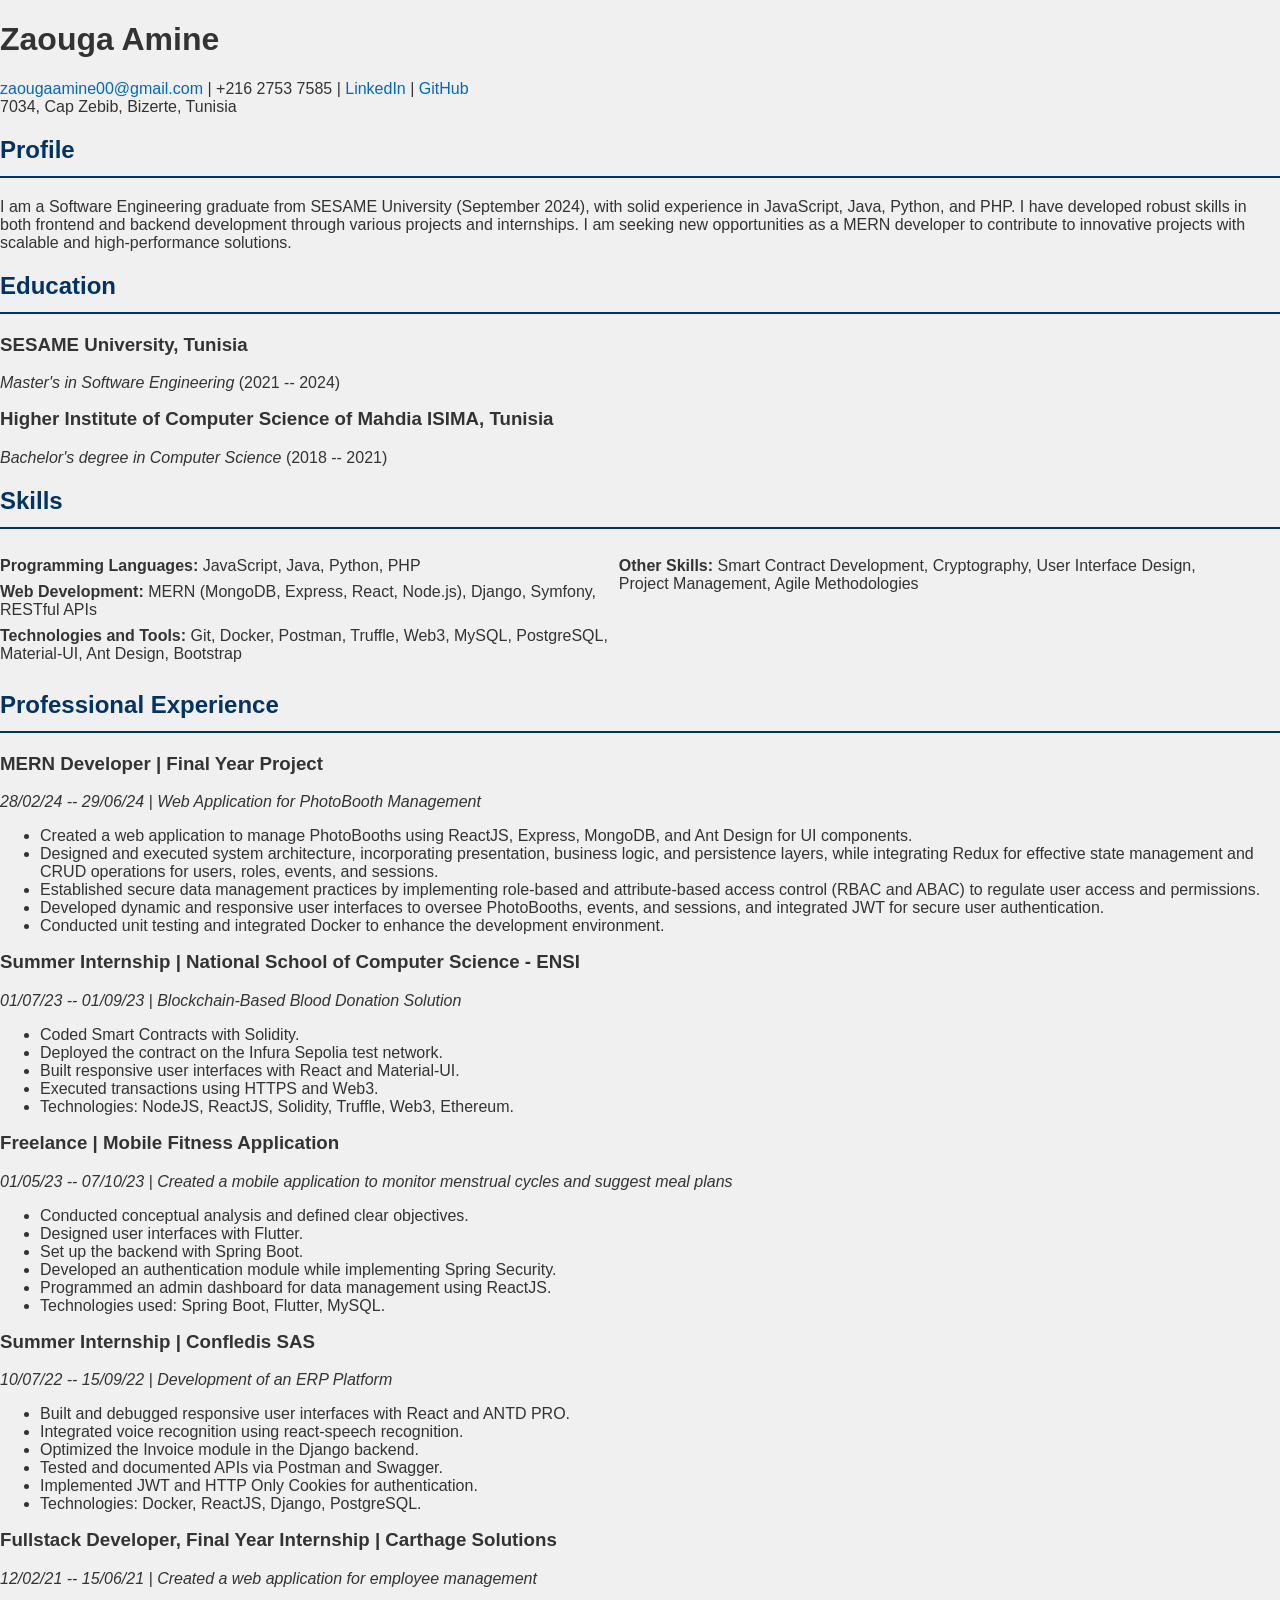
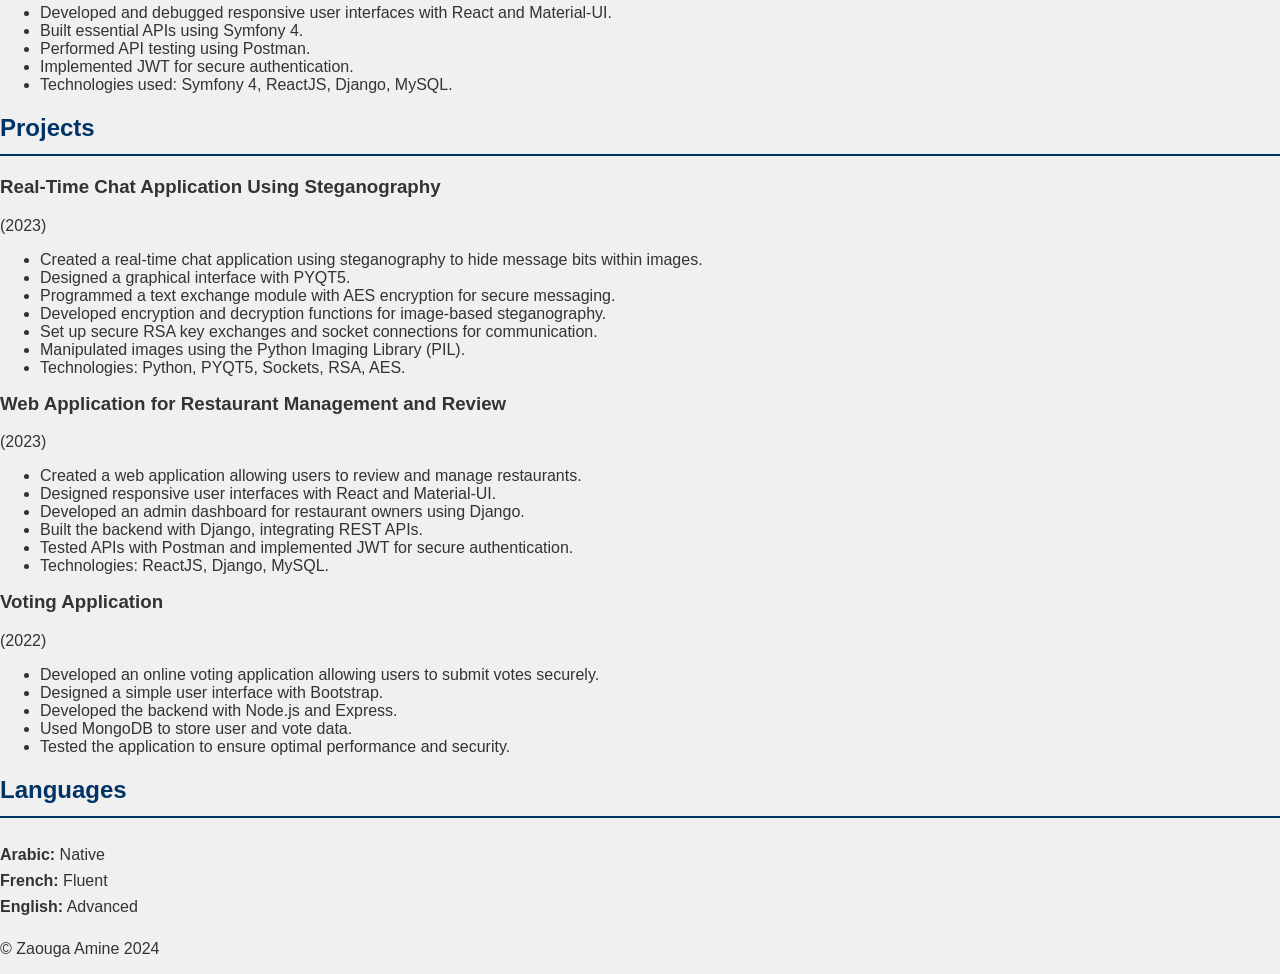
==== commit 5f9b3087: "added other projects and experience" ====
--- a/index.html
+++ b/index.html
@@ -61,23 +61,49 @@
             </ul>
         </div>
         <div class="subsection">
-            <h3>Backend Developer Intern | ABC Solutions</h3>
-            <p><em>01/07/23 -- 30/09/23 | Internship</em></p>
+            <h3>Summer Internship | National School of Computer Science - ENSI</h3>
+            <p><em>01/07/23 -- 01/09/23 | Blockchain-Based Blood Donation Solution</em></p>
             <ul>
-                <li>Developed backend services using Node.js and Express for a large-scale e-commerce platform.</li>
-                <li>Designed and implemented RESTful APIs to handle user authentication, product management, and order processing.</li>
-                <li>Collaborated with frontend developers to integrate APIs with React-based user interfaces.</li>
-                <li>Improved database performance by optimizing MongoDB queries and indexing frequently accessed collections.</li>
+                <li>Coded Smart Contracts with Solidity.</li>
+                <li>Deployed the contract on the Infura Sepolia test network.</li>
+                <li>Built responsive user interfaces with React and Material-UI.</li>
+                <li>Executed transactions using HTTPS and Web3.</li>
+                <li>Technologies: NodeJS, ReactJS, Solidity, Truffle, Web3, Ethereum.</li>
             </ul>
         </div>
         <div class="subsection">
-            <h3>Software Engineer Intern | XYZ Tech</h3>
-            <p><em>01/02/23 -- 30/04/23 | Internship</em></p>
+            <h3>Freelance | Mobile Fitness Application</h3>
+            <p><em>01/05/23 -- 07/10/23 | Created a mobile application to monitor menstrual cycles and suggest meal plans</em></p>
             <ul>
-                <li>Contributed to a team developing a custom CRM solution using PHP (Symfony) and MySQL.</li>
-                <li>Enhanced system security by implementing user authentication mechanisms and data encryption techniques.</li>
-                <li>Conducted code reviews and debugging to ensure the software met the highest standards of quality.</li>
-                <li>Wrote unit and integration tests to verify the correctness of key modules.</li>
+                <li>Conducted conceptual analysis and defined clear objectives.</li>
+                <li>Designed user interfaces with Flutter.</li>
+                <li>Set up the backend with Spring Boot.</li>
+                <li>Developed an authentication module while implementing Spring Security.</li>
+                <li>Programmed an admin dashboard for data management using ReactJS.</li>
+                <li>Technologies used: Spring Boot, Flutter, MySQL.</li>
+            </ul>
+        </div>
+        <div class="subsection">
+            <h3>Summer Internship | Confledis SAS</h3>
+            <p><em>10/07/22 -- 15/09/22 | Development of an ERP Platform</em></p>
+            <ul>
+                <li>Built and debugged responsive user interfaces with React and ANTD PRO.</li>
+                <li>Integrated voice recognition using react-speech recognition.</li>
+                <li>Optimized the Invoice module in the Django backend.</li>
+                <li>Tested and documented APIs via Postman and Swagger.</li>
+                <li>Implemented JWT and HTTP Only Cookies for authentication.</li>
+                <li>Technologies: Docker, ReactJS, Django, PostgreSQL.</li>
+            </ul>
+        </div>
+        <div class="subsection">
+            <h3>Fullstack Developer, Final Year Internship | Carthage Solutions</h3>
+            <p><em>12/02/21 -- 15/06/21 | Created a web application for employee management</em></p>
+            <ul>
+                <li>Developed and debugged responsive user interfaces with React and Material-UI.</li>
+                <li>Built essential APIs using Symfony 4.</li>
+                <li>Performed API testing using Postman.</li>
+                <li>Implemented JWT for secure authentication.</li>
+                <li>Technologies used: Symfony 4, ReactJS, Django, MySQL.</li>
             </ul>
         </div>
     </div>
@@ -99,20 +125,40 @@
         </div>
         <div class="subsection">
             <h3>Web Application for Restaurant Management and Review</h3>
-            <p>(202...)</p>
+            <p>(2023)</p>
             <ul>
-                <li>Add project details here when available.</li>
+                <li>Created a web application allowing users to review and manage restaurants.</li>
+                <li>Designed responsive user interfaces with React and Material-UI.</li>
+                <li>Developed an admin dashboard for restaurant owners using Django.</li>
+                <li>Built the backend with Django, integrating REST APIs.</li>
+                <li>Tested APIs with Postman and implemented JWT for secure authentication.</li>
+                <li>Technologies: ReactJS, Django, MySQL.</li>
+            </ul>
+        </div>
+        <div class="subsection">
+            <h3>Voting Application</h3>
+            <p>(2022)</p>
+            <ul>
+                <li>Developed an online voting application allowing users to submit votes securely.</li>
+                <li>Designed a simple user interface with Bootstrap.</li>
+                <li>Developed the backend with Node.js and Express.</li>
+                <li>Used MongoDB to store user and vote data.</li>
+                <li>Tested the application to ensure optimal performance and security.</li>
             </ul>
         </div>
     </div>
-    
+
     <div class="section">
         <h2>Languages</h2>
         <div class="languages-list">
             <p><strong>Arabic:</strong> Native</p>
             <p><strong>French:</strong> Fluent</p>
-            <p><strong>English:</strong> Intermediate</p>
+            <p><strong>English:</strong> Advanced</p>
         </div>
     </div>
+
+    <footer>
+        <p>© Zaouga Amine 2024</p>
+    </footer>
 </body>
 </html>
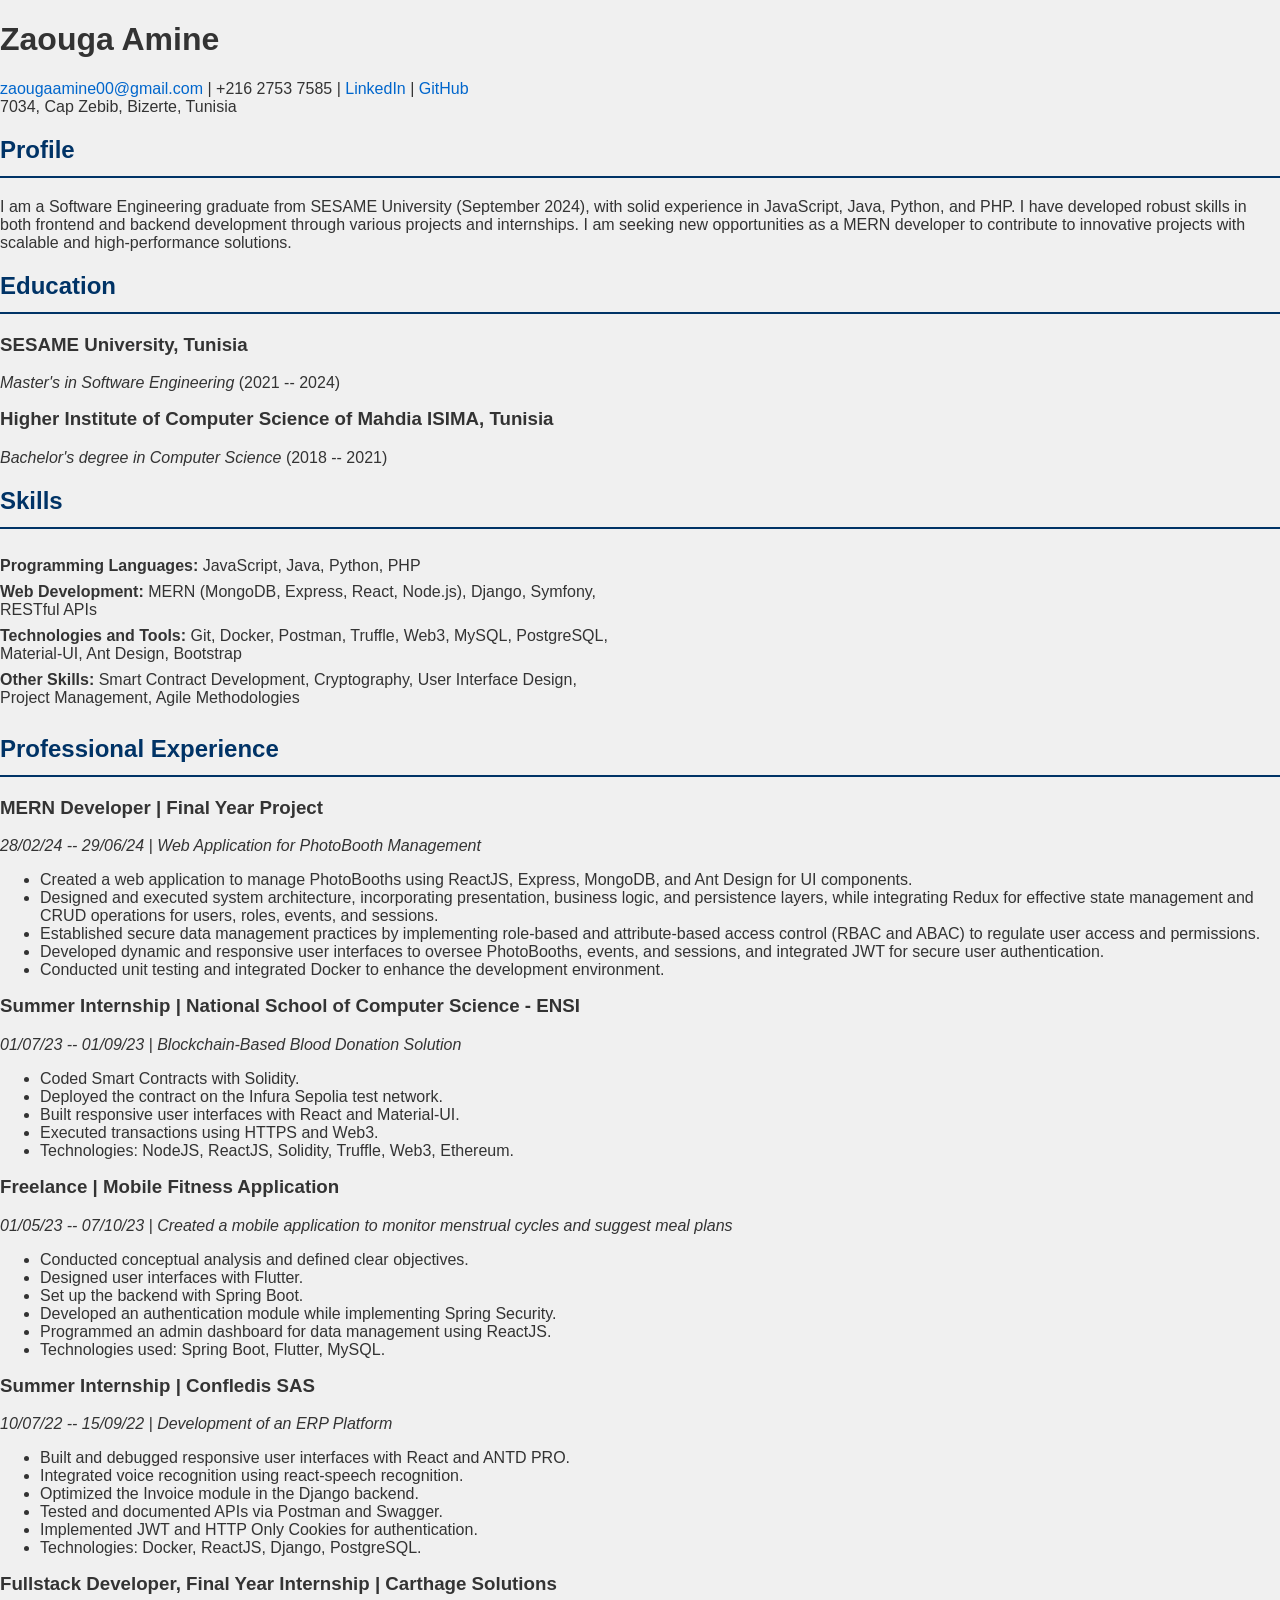
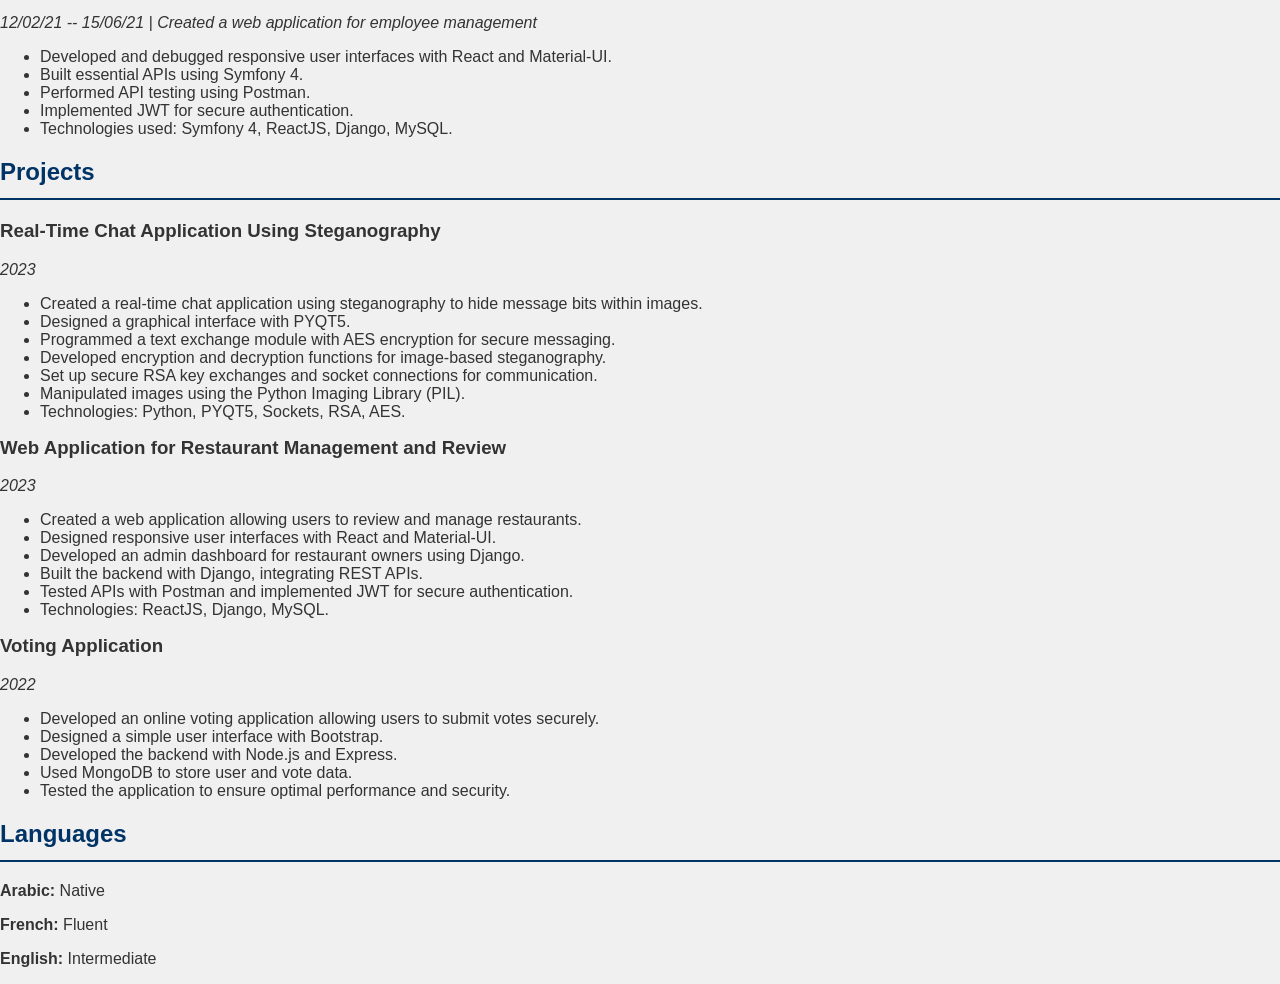
==== commit 29c09955: "more accurate version" ====
--- a/index.html
+++ b/index.html
@@ -41,8 +41,6 @@
             <p><strong>Programming Languages:</strong> JavaScript, Java, Python, PHP</p>
             <p><strong>Web Development:</strong> MERN (MongoDB, Express, React, Node.js), Django, Symfony, RESTful APIs</p>
             <p><strong>Technologies and Tools:</strong> Git, Docker, Postman, Truffle, Web3, MySQL, PostgreSQL, Material-UI, Ant Design, Bootstrap</p>
-        </div>
-        <div class="skills-list">
             <p><strong>Other Skills:</strong> Smart Contract Development, Cryptography, User Interface Design, Project Management, Agile Methodologies</p>
         </div>
     </div>
@@ -60,6 +58,7 @@
                 <li>Conducted unit testing and integrated Docker to enhance the development environment.</li>
             </ul>
         </div>
+
         <div class="subsection">
             <h3>Summer Internship | National School of Computer Science - ENSI</h3>
             <p><em>01/07/23 -- 01/09/23 | Blockchain-Based Blood Donation Solution</em></p>
@@ -71,6 +70,7 @@
                 <li>Technologies: NodeJS, ReactJS, Solidity, Truffle, Web3, Ethereum.</li>
             </ul>
         </div>
+
         <div class="subsection">
             <h3>Freelance | Mobile Fitness Application</h3>
             <p><em>01/05/23 -- 07/10/23 | Created a mobile application to monitor menstrual cycles and suggest meal plans</em></p>
@@ -83,6 +83,7 @@
                 <li>Technologies used: Spring Boot, Flutter, MySQL.</li>
             </ul>
         </div>
+
         <div class="subsection">
             <h3>Summer Internship | Confledis SAS</h3>
             <p><em>10/07/22 -- 15/09/22 | Development of an ERP Platform</em></p>
@@ -95,6 +96,7 @@
                 <li>Technologies: Docker, ReactJS, Django, PostgreSQL.</li>
             </ul>
         </div>
+
         <div class="subsection">
             <h3>Fullstack Developer, Final Year Internship | Carthage Solutions</h3>
             <p><em>12/02/21 -- 15/06/21 | Created a web application for employee management</em></p>
@@ -112,7 +114,7 @@
         <h2>Projects</h2>
         <div class="subsection">
             <h3>Real-Time Chat Application Using Steganography</h3>
-            <p>(2023)</p>
+            <p><em>2023</em></p>
             <ul>
                 <li>Created a real-time chat application using steganography to hide message bits within images.</li>
                 <li>Designed a graphical interface with PYQT5.</li>
@@ -123,9 +125,10 @@
                 <li>Technologies: Python, PYQT5, Sockets, RSA, AES.</li>
             </ul>
         </div>
+
         <div class="subsection">
             <h3>Web Application for Restaurant Management and Review</h3>
-            <p>(2023)</p>
+            <p><em>2023</em></p>
             <ul>
                 <li>Created a web application allowing users to review and manage restaurants.</li>
                 <li>Designed responsive user interfaces with React and Material-UI.</li>
@@ -135,9 +138,10 @@
                 <li>Technologies: ReactJS, Django, MySQL.</li>
             </ul>
         </div>
+
         <div class="subsection">
             <h3>Voting Application</h3>
-            <p>(2022)</p>
+            <p><em>2022</em></p>
             <ul>
                 <li>Developed an online voting application allowing users to submit votes securely.</li>
                 <li>Designed a simple user interface with Bootstrap.</li>
@@ -150,15 +154,9 @@
 
     <div class="section">
         <h2>Languages</h2>
-        <div class="languages-list">
-            <p><strong>Arabic:</strong> Native</p>
-            <p><strong>French:</strong> Fluent</p>
-            <p><strong>English:</strong> Advanced</p>
-        </div>
+        <p><strong>Arabic:</strong> Native</p>
+        <p><strong>French:</strong> Fluent</p>
+        <p><strong>English:</strong> Intermediate</p>
     </div>
-
-    <footer>
-        <p>© Zaouga Amine 2024</p>
-    </footer>
 </body>
 </html>
